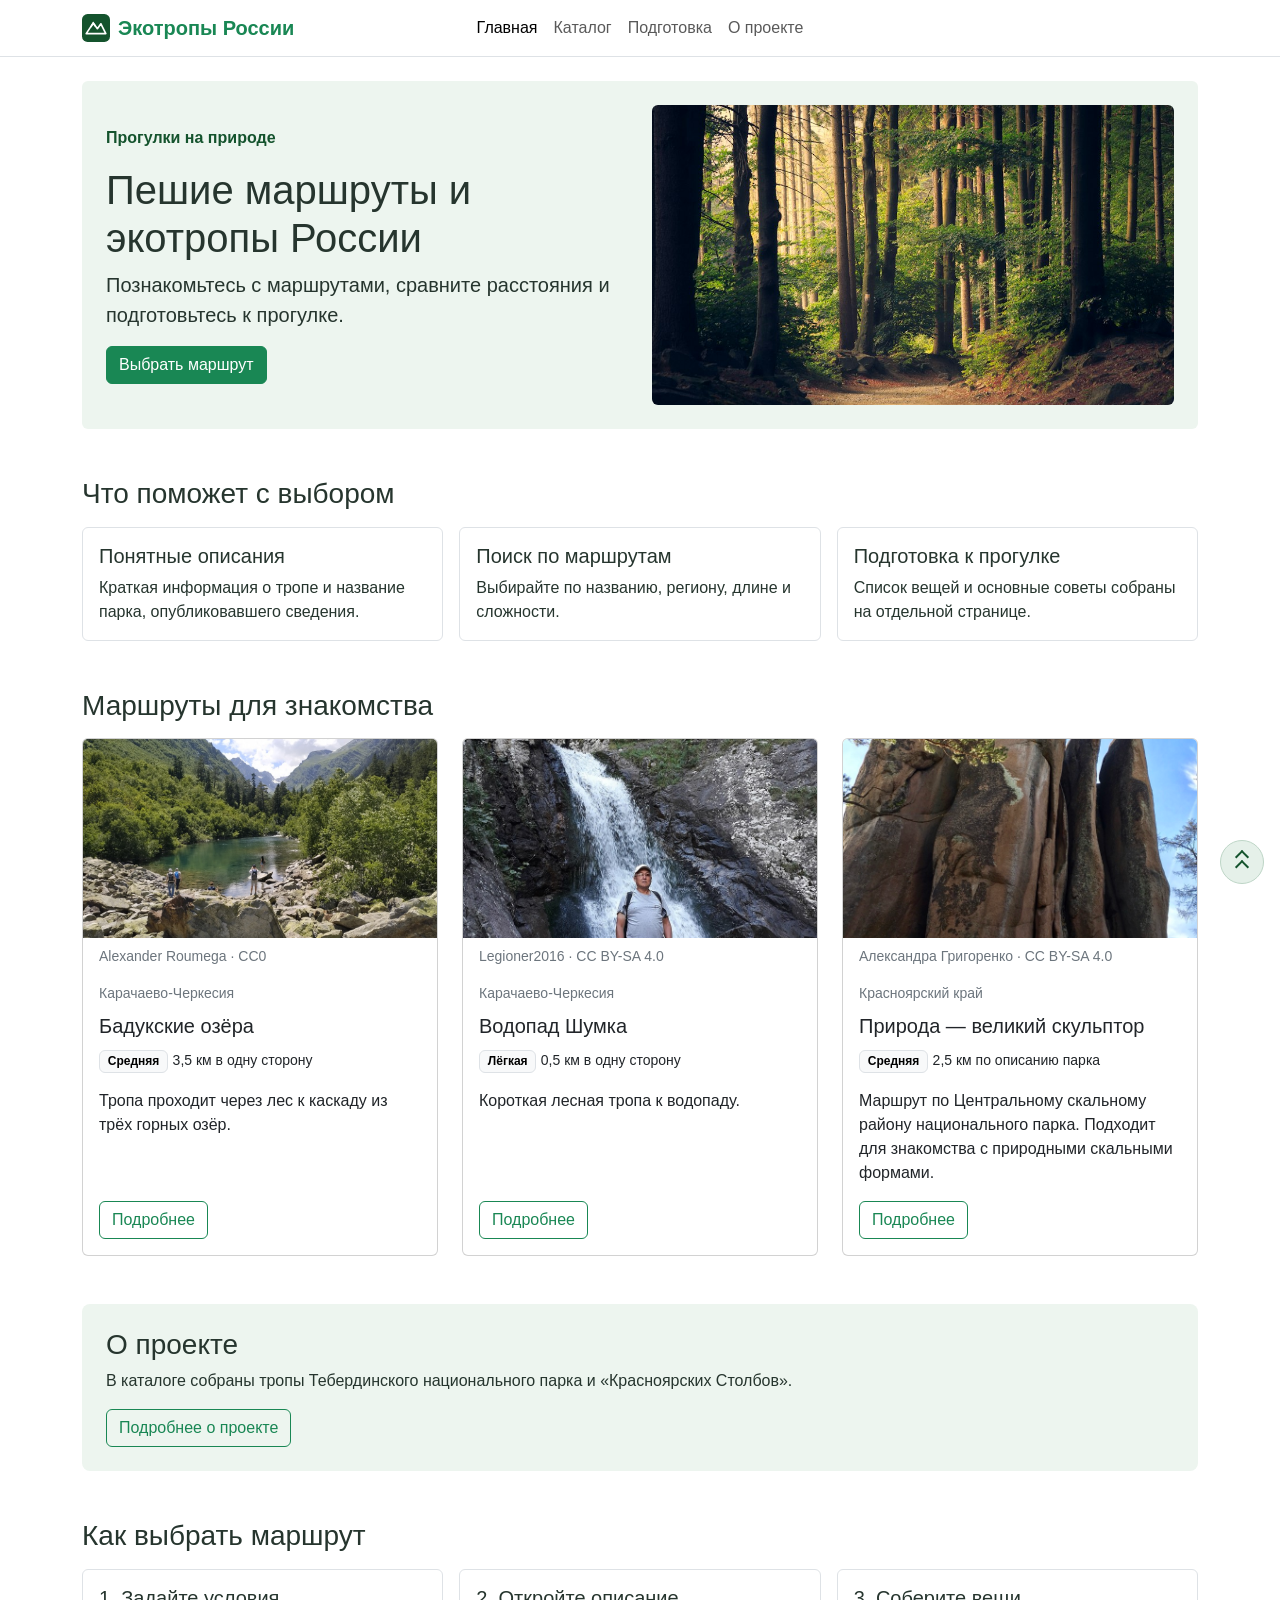
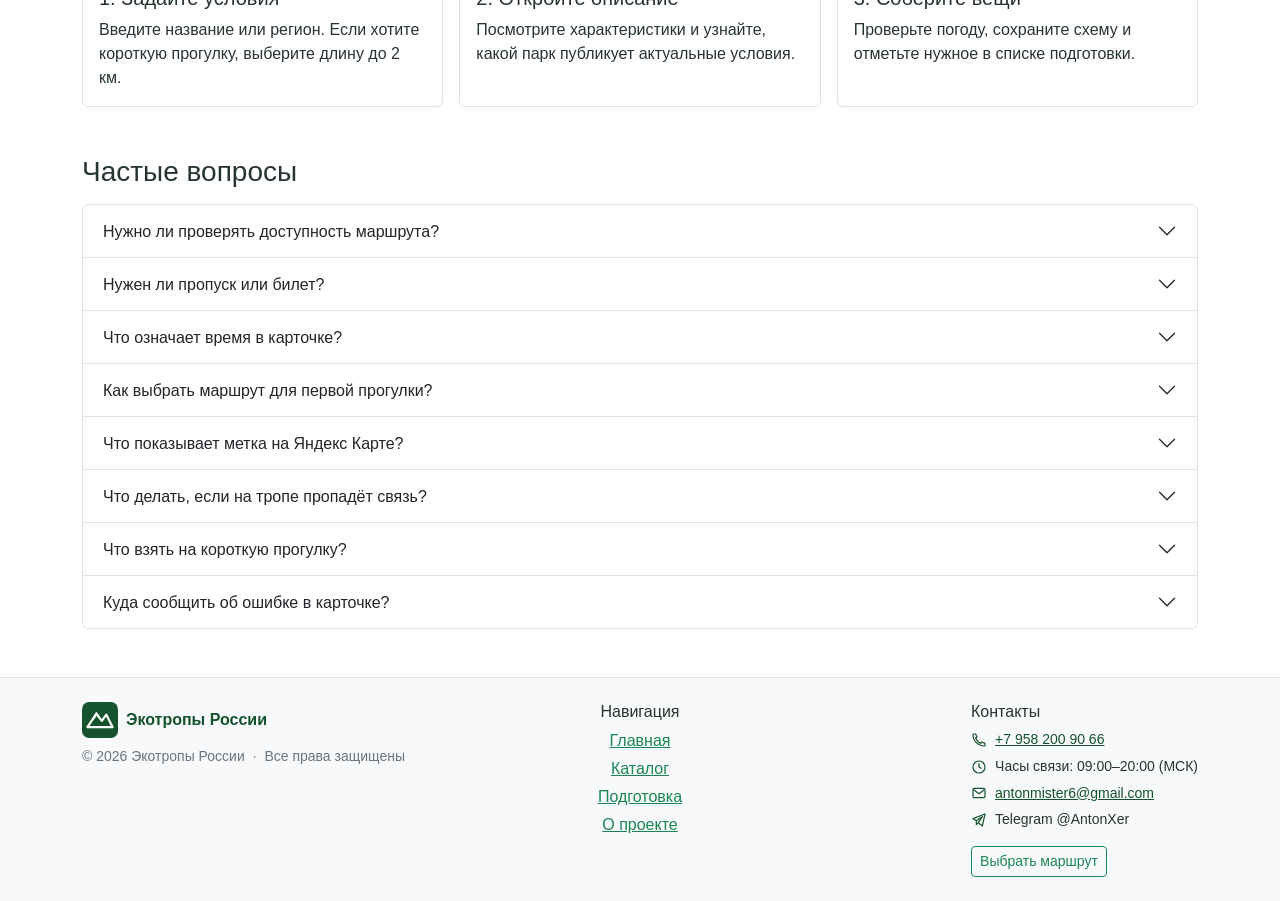
==== index.html @ 435f3aeb "Use a middle dot in footer copyright notice" ====
<!doctype html>
<html lang="ru">
<head>
  <meta charset="UTF-8">
  <meta name="viewport" content="width=device-width, initial-scale=1">
  <meta name="description" content="Каталог пеших маршрутов и экологических троп России: описание, расстояния и подготовка к прогулке.">
  <title>Главная — Экотропы России</title>
  <link rel="stylesheet" href="vendor/bootstrap/css/bootstrap.min.css">
  <link rel="stylesheet" href="css/custom.css?v=20261111h">
  <script src="vendor/bootstrap/js/bootstrap.bundle.min.js" defer></script>
  <script src="js/routes.js?v=20261111h" defer></script>
  <script src="js/main.js?v=20261111h" defer></script>
</head>
<body id="top">
  <a class="visually-hidden-focusable" href="#main">Перейти к содержимому</a>
  <header class="sticky-top bg-white border-bottom">
    <nav class="navbar navbar-expand-lg site-navbar" aria-label="Основная навигация">
      <div class="container">
        <a class="navbar-brand d-inline-flex align-items-center gap-2 fw-bold text-success" href="index.html"><img src="images/logo.svg" width="28" height="28" alt="">Экотропы России</a>
        <button class="navbar-toggler" type="button" data-bs-toggle="collapse" data-bs-target="#site-menu" aria-controls="site-menu" aria-expanded="false" aria-label="Открыть меню"><span class="navbar-toggler-icon"></span></button>
        <div class="collapse navbar-collapse" id="site-menu">
          <ul class="navbar-nav text-center">
            <li class="nav-item"><a class="nav-link active" aria-current="page" href="index.html">Главная</a></li>
            <li class="nav-item"><a class="nav-link" href="catalog.html">Каталог</a></li>
            <li class="nav-item"><a class="nav-link" href="preparation.html">Подготовка</a></li>
            <li class="nav-item"><a class="nav-link" href="about.html">О проекте</a></li>
          </ul>
        </div>
      </div>
    </nav>
  </header>
  <main class="container py-4" id="main">
    <section class="hero p-3 p-md-4 rounded mb-5">
      <div class="row g-4 align-items-center">
        <div class="col-12 col-lg-6"><p class="hero-kicker fw-bold">Прогулки на природе</p><h1>Пешие маршруты и экотропы России</h1><p class="lead">Познакомьтесь с маршрутами, сравните расстояния и подготовьтесь к прогулке.</p><a class="btn btn-success" href="catalog.html">Выбрать маршрут</a></div>
        <div class="col-12 col-lg-6"><img src="images/forest.jpg" class="img-fluid rounded hero-photo" width="900" height="599" alt="Солнечные лучи в зелёном лесу — иллюстрация прогулки на природе"></div>
      </div>
    </section>
    <section class="mb-5" aria-labelledby="advantages"><h2 class="h3 mb-3" id="advantages">Что поможет с выбором</h2><div class="row g-3">
      <div class="col-12 col-md-4"><div class="h-100 border rounded p-3"><h3 class="h5">Понятные описания</h3><p class="mb-0">Краткая информация о тропе и название парка, опубликовавшего сведения.</p></div></div>
      <div class="col-12 col-md-4"><div class="h-100 border rounded p-3"><h3 class="h5">Поиск по маршрутам</h3><p class="mb-0">Выбирайте по названию, региону, длине и сложности.</p></div></div>
      <div class="col-12 col-md-4"><div class="h-100 border rounded p-3"><h3 class="h5">Подготовка к прогулке</h3><p class="mb-0">Список вещей и основные советы собраны на отдельной странице.</p></div></div>
    </div></section>
    <section class="mb-5" aria-labelledby="popular"><h2 class="h3 mb-3" id="popular">Маршруты для знакомства</h2><div class="row g-4"><div class="col-12 col-md-6 col-lg-4 route-item" data-name="бадукские озёра карачаево-черкесия" data-difficulty="medium" data-distance="3.5">
        <article class="card h-100">
          <figure class="mb-0">
            <img class="card-img-top catalog-photo" src="images/baduk.jpg" width="1000" height="562" alt="Первое Бадукское озеро" loading="lazy">
            <figcaption class="small text-secondary px-3 pt-2">Alexander Roumega · CC0</figcaption>
          </figure>
          <div class="card-body d-flex flex-column">
            <p class="small text-secondary mb-2">Карачаево-Черкесия</p>
            <h2 class="card-title h5">Бадукские озёра</h2>
            <p><span class="badge text-bg-light border">Средняя</span> <span class="small">3,5 км в одну сторону</span></p>
            <p class="card-text">Тропа проходит через лес к каскаду из трёх горных озёр.</p>
            <a class="btn btn-outline-success mt-auto align-self-start" href="route.html?id=baduk">Подробнее<span class="visually-hidden">: Бадукские озёра</span></a>
          </div>
        </article>
      </div>
<div class="col-12 col-md-6 col-lg-4 route-item" data-name="водопад шумка карачаево-черкесия" data-difficulty="easy" data-distance="0.5">
        <article class="card h-100">
          <figure class="mb-0">
            <img class="card-img-top catalog-photo" src="images/shumka.jpg" width="750" height="1000" alt="Водопад Шумка" loading="lazy">
            <figcaption class="small text-secondary px-3 pt-2">Legioner2016 · CC BY-SA 4.0</figcaption>
          </figure>
          <div class="card-body d-flex flex-column">
            <p class="small text-secondary mb-2">Карачаево-Черкесия</p>
            <h2 class="card-title h5">Водопад Шумка</h2>
            <p><span class="badge text-bg-light border">Лёгкая</span> <span class="small">0,5 км в одну сторону</span></p>
            <p class="card-text">Короткая лесная тропа к водопаду.</p>
            <a class="btn btn-outline-success mt-auto align-self-start" href="route.html?id=shumka">Подробнее<span class="visually-hidden">: Водопад Шумка</span></a>
          </div>
        </article>
      </div>
<div class="col-12 col-md-6 col-lg-4 route-item" data-name="природа — великий скульптор красноярский край" data-difficulty="medium" data-distance="2.5">
        <article class="card h-100">
          <figure class="mb-0">
            <img class="card-img-top catalog-photo" src="images/feathers.jpg" width="750" height="1000" alt="Скала Перья на маршруте" loading="lazy">
            <figcaption class="small text-secondary px-3 pt-2">Александра Григоренко · CC BY-SA 4.0</figcaption>
          </figure>
          <div class="card-body d-flex flex-column">
            <p class="small text-secondary mb-2">Красноярский край</p>
            <h2 class="card-title h5">Природа — великий скульптор</h2>
            <p><span class="badge text-bg-light border">Средняя</span> <span class="small">2,5 км по описанию парка</span></p>
            <p class="card-text">Маршрут по Центральному скальному району национального парка. Подходит для знакомства с природными скальными формами.</p>
            <a class="btn btn-outline-success mt-auto align-self-start" href="route.html?id=sculptor">Подробнее<span class="visually-hidden">: Природа — великий скульптор</span></a>
          </div>
        </article>
      </div></div></section>
    <section class="hero rounded-3 p-3 p-md-4 mb-5" aria-labelledby="about-title">
      <h2 class="h3" id="about-title">О проекте</h2>
      <p>В каталоге собраны тропы Тебердинского национального парка и «Красноярских Столбов».</p>
      <a class="btn btn-outline-success" href="about.html">Подробнее о проекте</a>
    </section>
    <section class="mb-5" aria-labelledby="steps-title">
      <h2 class="h3 mb-3" id="steps-title">Как выбрать маршрут</h2>
      <div class="row g-3">
        <div class="col-12 col-md-4"><article class="border rounded p-3 h-100"><h3 class="h5">1. Задайте условия</h3><p class="mb-0">Введите название или регион. Если хотите короткую прогулку, выберите длину до 2 км.</p></article></div>
        <div class="col-12 col-md-4"><article class="border rounded p-3 h-100"><h3 class="h5">2. Откройте описание</h3><p class="mb-0">Посмотрите характеристики и узнайте, какой парк публикует актуальные условия.</p></article></div>
        <div class="col-12 col-md-4"><article class="border rounded p-3 h-100"><h3 class="h5">3. Соберите вещи</h3><p class="mb-0">Проверьте погоду, сохраните схему и отметьте нужное в списке подготовки.</p></article></div>
      </div>
    </section>
    <section class="mb-4" aria-labelledby="faq-title"><h2 class="h3 mb-3" id="faq-title">Частые вопросы</h2><div class="accordion" id="faq">
      <div class="accordion-item">
        <h3 class="accordion-header"><button class="accordion-button collapsed" type="button" data-bs-toggle="collapse" data-bs-target="#faq-one" aria-expanded="false" aria-controls="faq-one">Нужно ли проверять доступность маршрута?</button></h3>
        <div id="faq-one" class="accordion-collapse collapse" data-bs-parent="#faq"><div class="accordion-body">Перед выездом найдите свежие объявления парка о выбранной тропе. Проверьте, открыта ли она на дату поездки, где находится вход и в какое время можно пройти. После непогоды условия могут измениться.</div></div>
      </div>
      <div class="accordion-item">
        <h3 class="accordion-header"><button class="accordion-button collapsed" type="button" data-bs-toggle="collapse" data-bs-target="#faq-permit" aria-expanded="false" aria-controls="faq-permit">Нужен ли пропуск или билет?</button></h3>
        <div id="faq-permit" class="accordion-collapse collapse" data-bs-parent="#faq"><div class="accordion-body">Порядок зависит от парка и маршрута. На сайте парка проверьте, нужно ли оформлять пропуск заранее, как оплатить вход и что предъявить на контрольном пункте. Название парка есть в карточке.</div></div>
      </div>
      <div class="accordion-item">
        <h3 class="accordion-header"><button class="accordion-button collapsed" type="button" data-bs-toggle="collapse" data-bs-target="#faq-two" aria-expanded="false" aria-controls="faq-two">Что означает время в карточке?</button></h3>
        <div id="faq-two" class="accordion-collapse collapse" data-bs-parent="#faq"><div class="accordion-body">Время взято из описания парка. Для Бадукских озёр и водопада Шумка это длительность посещения. Для «Красноярских Столбов» указано время прохождения тропы.</div></div>
      </div>
      <div class="accordion-item">
        <h3 class="accordion-header"><button class="accordion-button collapsed" type="button" data-bs-toggle="collapse" data-bs-target="#faq-difficulty" aria-expanded="false" aria-controls="faq-difficulty">Как выбрать маршрут для первой прогулки?</button></h3>
        <div id="faq-difficulty" class="accordion-collapse collapse" data-bs-parent="#faq"><div class="accordion-body">Начните с короткой тропы и сравните описания: рельеф, подъёмы и состояние покрытия влияют на нагрузку.</div></div>
      </div>
      <div class="accordion-item">
        <h3 class="accordion-header"><button class="accordion-button collapsed" type="button" data-bs-toggle="collapse" data-bs-target="#faq-map" aria-expanded="false" aria-controls="faq-map">Что показывает метка на Яндекс Карте?</button></h3>
        <div id="faq-map" class="accordion-collapse collapse" data-bs-parent="#faq"><div class="accordion-body">Метка показывает точку начала по данным парка. Она помогает найти вход на тропу. Схему всего пути и подъезд к началу заранее уточните у парка.</div></div>
      </div>
      <div class="accordion-item">
        <h3 class="accordion-header"><button class="accordion-button collapsed" type="button" data-bs-toggle="collapse" data-bs-target="#faq-offline" aria-expanded="false" aria-controls="faq-offline">Что делать, если на тропе пропадёт связь?</button></h3>
        <div id="faq-offline" class="accordion-collapse collapse" data-bs-parent="#faq"><div class="accordion-body">Заранее сохраните схему и координаты начала, чтобы открыть их без интернета. Зарядите телефон и сообщите близким, куда идёте и когда планируете вернуться.</div></div>
      </div>
      <div class="accordion-item">
        <h3 class="accordion-header"><button class="accordion-button collapsed" type="button" data-bs-toggle="collapse" data-bs-target="#faq-packing" aria-expanded="false" aria-controls="faq-packing">Что взять на короткую прогулку?</button></h3>
        <div id="faq-packing" class="accordion-collapse collapse" data-bs-parent="#faq"><div class="accordion-body">Возьмите воду, удобную обувь, заряженный телефон и одежду по прогнозу. На странице <a class="link-success" href="preparation.html">«Подготовка»</a> можно отметить собранные вещи.</div></div>
      </div>
      <div class="accordion-item">
        <h3 class="accordion-header"><button class="accordion-button collapsed" type="button" data-bs-toggle="collapse" data-bs-target="#faq-three" aria-expanded="false" aria-controls="faq-three">Куда сообщить об ошибке в карточке?</button></h3>
        <div id="faq-three" class="accordion-collapse collapse" data-bs-parent="#faq"><div class="accordion-body">Напишите автору по контактам в подвале. Укажите название маршрута и уточните, что именно нужно исправить. По вопросам пропусков и доступа обращайтесь в парк.</div></div>
      </div>
    </div></section>
  </main>
  <footer class="bg-light border-top py-4" id="contacts">
    <div class="container">
      <div class="footer-layout">
        <div>
          <a class="footer-brand d-inline-flex align-items-center gap-2 fw-bold mb-2" href="index.html"><img src="images/logo.svg" width="36" height="36" alt="">Экотропы России</a>
          <p class="small text-secondary mb-0">© 2026 Экотропы России <span aria-hidden="true" class="mx-1">·</span> Все права защищены</p>
        </div>
        <div class="footer-navigation">
          <h2 class="h6">Навигация</h2>
          <nav aria-label="Навигация в подвале" class="d-flex flex-column align-items-center gap-1">
            <a href="index.html" class="link-success">Главная</a>
            <a href="catalog.html" class="link-success">Каталог</a>
            <a href="preparation.html" class="link-success">Подготовка</a>
            <a href="about.html" class="link-success">О проекте</a>
          </nav>
        </div>
        <div class="footer-contacts">
          <h2 class="h6">Контакты</h2>
          <address class="small mb-3">
            <a class="contact-item" href="tel:+79582009066"><svg class="contact-icon" aria-hidden="true" width="16" height="16"><use href="images/contact-icons.svg#phone"></use></svg>+7 958 200 90 66</a>
            <span class="contact-item"><svg class="contact-icon" aria-hidden="true" width="16" height="16"><use href="images/contact-icons.svg#clock"></use></svg>Часы связи: 09:00–20:00 (МСК)</span>
            <a class="contact-item" href="mailto:antonmister6@gmail.com"><svg class="contact-icon" aria-hidden="true" width="16" height="16"><use href="images/contact-icons.svg#mail"></use></svg>antonmister6@gmail.com</a>
            <span class="contact-item"><svg class="contact-icon" aria-hidden="true" width="16" height="16"><use href="images/contact-icons.svg#telegram"></use></svg>Telegram @AntonXer</span>
          </address>
          <a class="btn btn-outline-success btn-sm" href="catalog.html">Выбрать маршрут</a>
        </div>
      </div>
    </div>
  </footer>
  <a class="back-to-top btn" href="#top" aria-label="Наверх" title="Наверх"><span aria-hidden="true"></span></a>
</body>
</html>
---- css/custom.css ----
/* Небольшие дополнения к Bootstrap. Сетка и компоненты остаются библиотечными. */
body { font-family: Arial, sans-serif; color: #26352e; }
main { min-height: 70vh; }
html { scroll-padding-top: 5rem; }
.hero { background-color: #edf5ef; }
.prep-panel { background-color: #f5f9f6; }
.prep-list li::marker { color: #198754; }
.route-map { display: block; width: 100%; height: 360px; border: 0; }
.hero-kicker, .footer-brand, footer address a { color: #14532d; }
.footer-brand { text-decoration: none; }
.footer-brand:hover { text-decoration: underline; }
.footer-layout { display: grid; gap: 1.25rem; }
.footer-navigation { text-align: center; }
.contact-item { display: flex; align-items: center; gap: .5rem; margin-bottom: .35rem; }
.contact-icon { flex: 0 0 1rem; color: #14532d; }
@media (min-width: 768px) {
  .footer-layout {
    grid-template-columns: minmax(0, 1fr) auto minmax(0, 1fr);
    column-gap: 1.5rem;
  }
  .footer-contacts { justify-self: end; }
}
@media (min-width: 992px) {
  .site-navbar > .container {
    display: grid;
    grid-template-columns: minmax(0, 1fr) auto minmax(0, 1fr);
  }
  .site-navbar .navbar-brand { justify-self: start; }
}
.back-to-top {
  position: fixed;
  right: 1rem;
  bottom: 1rem;
  z-index: 1025;
  display: grid;
  place-items: center;
  width: 44px;
  height: 44px;
  border-radius: 50%;
  --bs-btn-color: #14532d;
  --bs-btn-bg: #e5f0e9;
  --bs-btn-border-color: #bdd5c6;
  --bs-btn-hover-color: #14532d;
  --bs-btn-hover-bg: #d3e7da;
  --bs-btn-hover-border-color: #8eb6a0;
  --bs-btn-active-color: #14532d;
  --bs-btn-active-bg: #c7dfd0;
  --bs-btn-active-border-color: #8eb6a0;
  --bs-btn-focus-shadow-rgb: 25, 135, 84;
}
.back-to-top span::before,
.back-to-top span::after {
  content: "";
  display: block;
  width: 10px;
  height: 10px;
  border-top: 2px solid currentColor;
  border-left: 2px solid currentColor;
  transform: rotate(45deg);
}
.hero-photo { width: 100%; max-height: 300px; object-fit: cover; }
.prep-photo { display: block; width: 100%; height: clamp(230px, 45vw, 380px); object-fit: cover; object-position: center 72%; }
.catalog-photo { width: 100%; height: auto; aspect-ratio: 16 / 9; object-fit: cover; }
.route-gallery img { width: auto; max-height: 360px; }
.route-gallery--pair {
  display: grid;
  grid-template-columns: repeat(2, minmax(0, 1fr));
  gap: .75rem;
}
.route-gallery--pair img { width: 100%; aspect-ratio: 3 / 4; object-fit: cover; }
.card-title { line-height: 1.4; }
.card:hover { border-color: #198754; }
.table th { width: 38%; }
[hidden] { display: none !important; }
@media (max-width: 575px) {
  h1 { font-size: 1.9rem; }
  .navbar-brand { font-size: 1.1rem; }
}
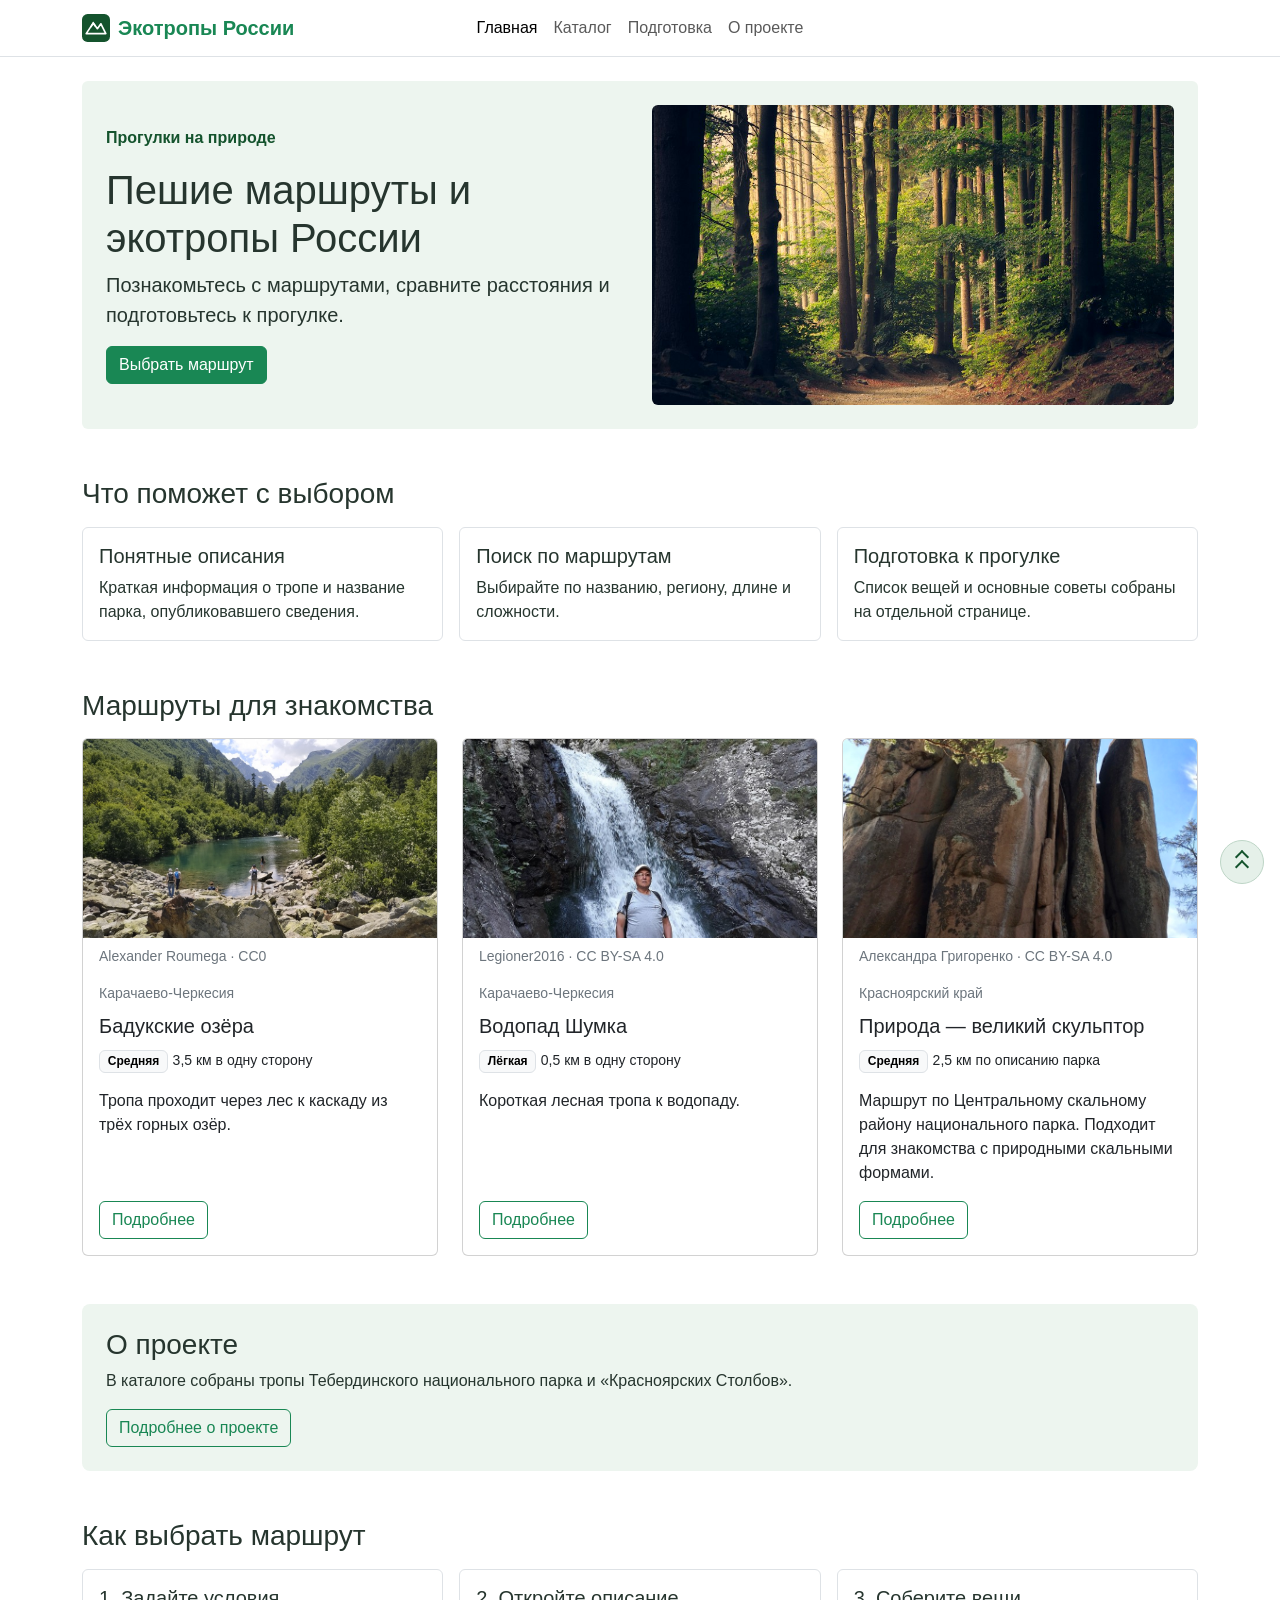
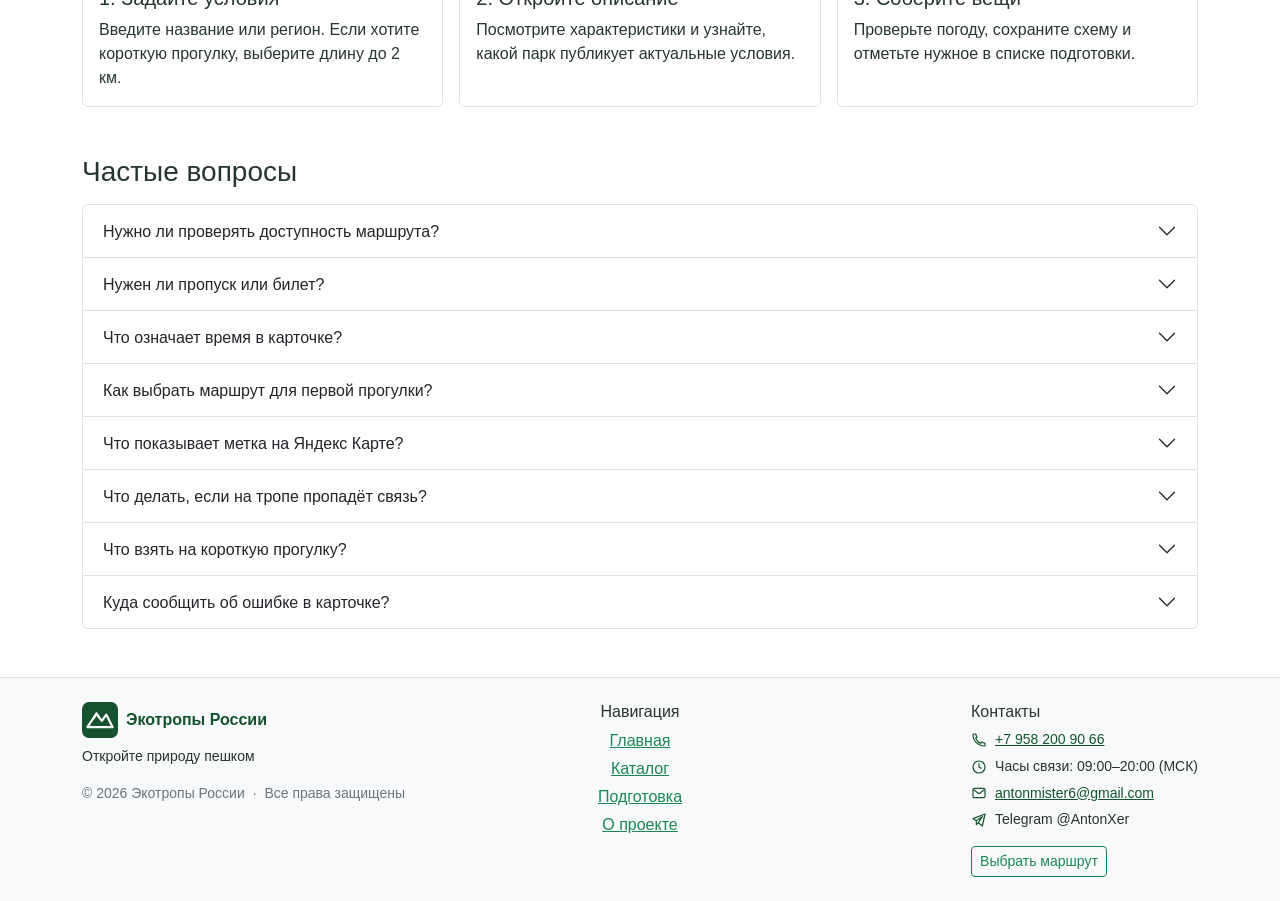
==== commit c5dec473: "Expand trail preparation and project information" ====
--- a/index.html
+++ b/index.html
@@ -139,6 +139,7 @@
       <div class="footer-layout">
         <div>
           <a class="footer-brand d-inline-flex align-items-center gap-2 fw-bold mb-2" href="index.html"><img src="images/logo.svg" width="36" height="36" alt="">Экотропы России</a>
+          <p class="small mb-3">Откройте природу пешком</p>
           <p class="small text-secondary mb-0">© 2026 Экотропы России <span aria-hidden="true" class="mx-1">·</span> Все права защищены</p>
         </div>
         <div class="footer-navigation">
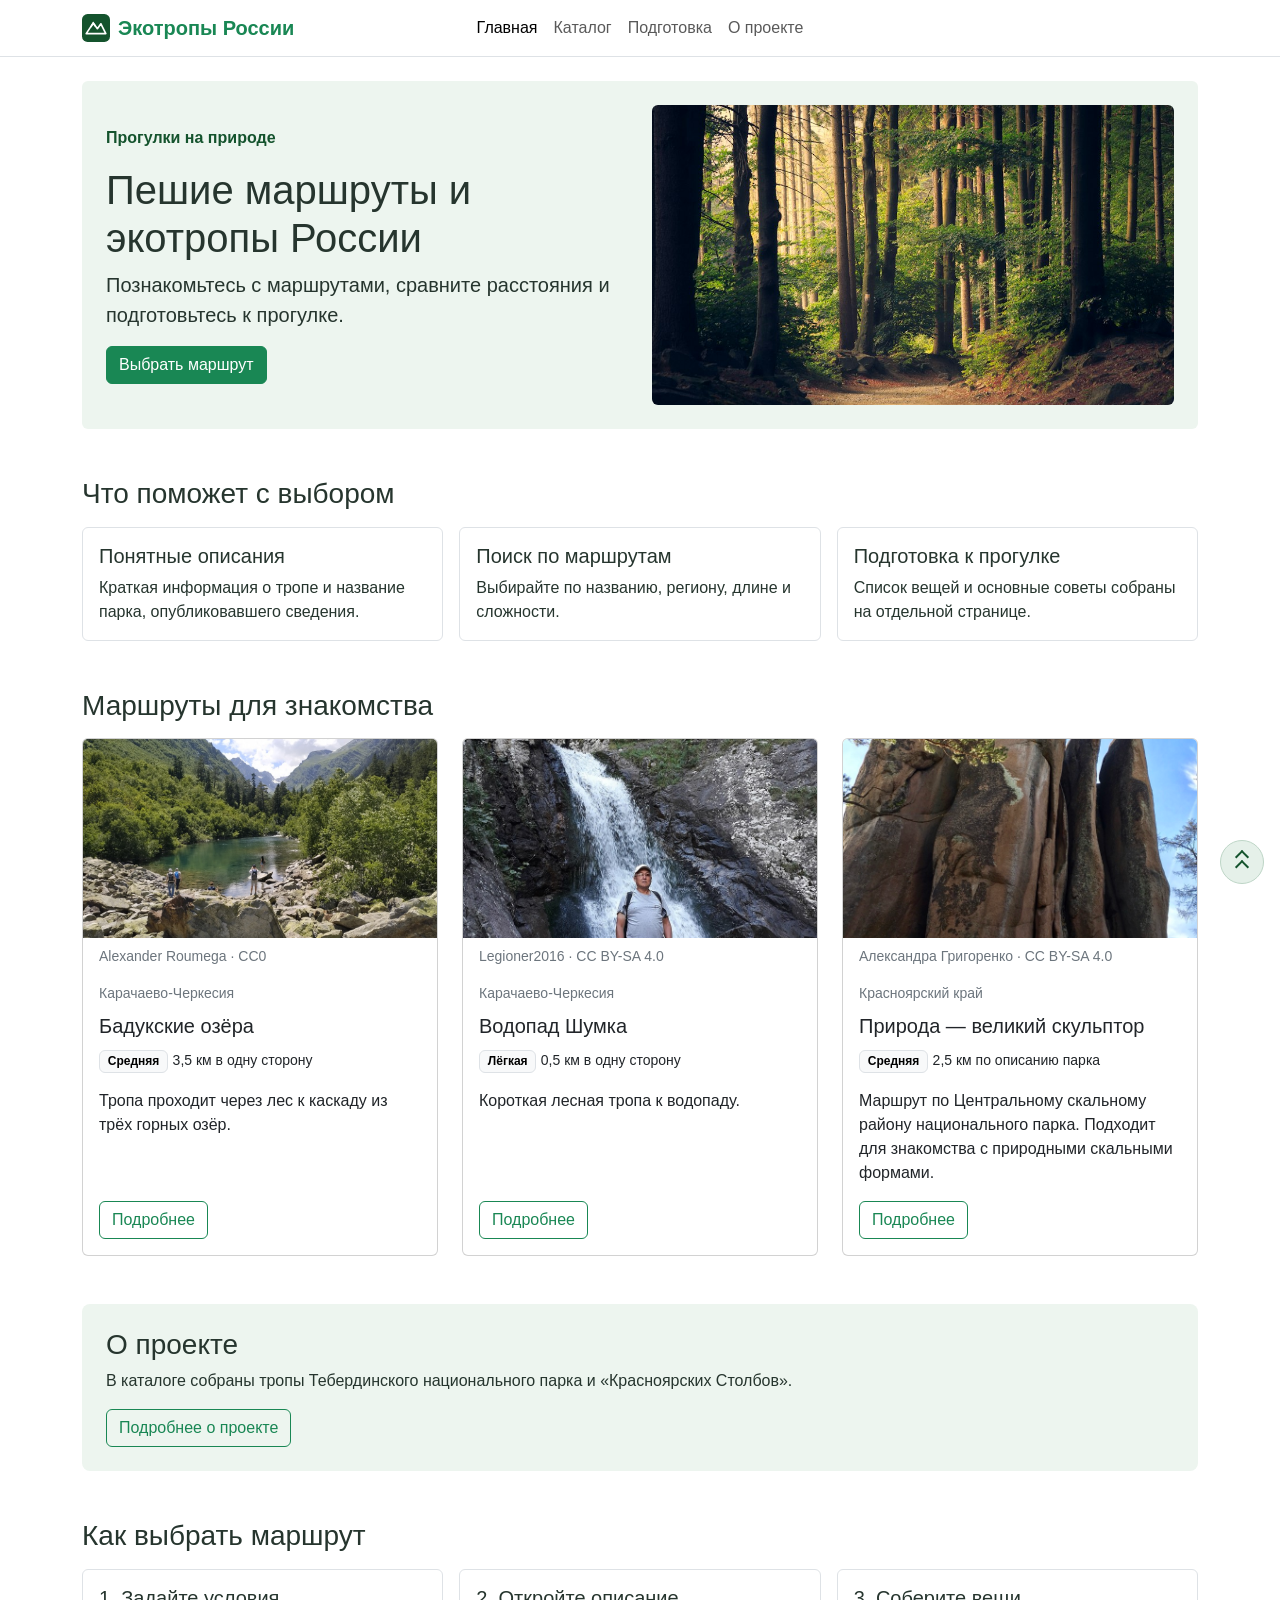
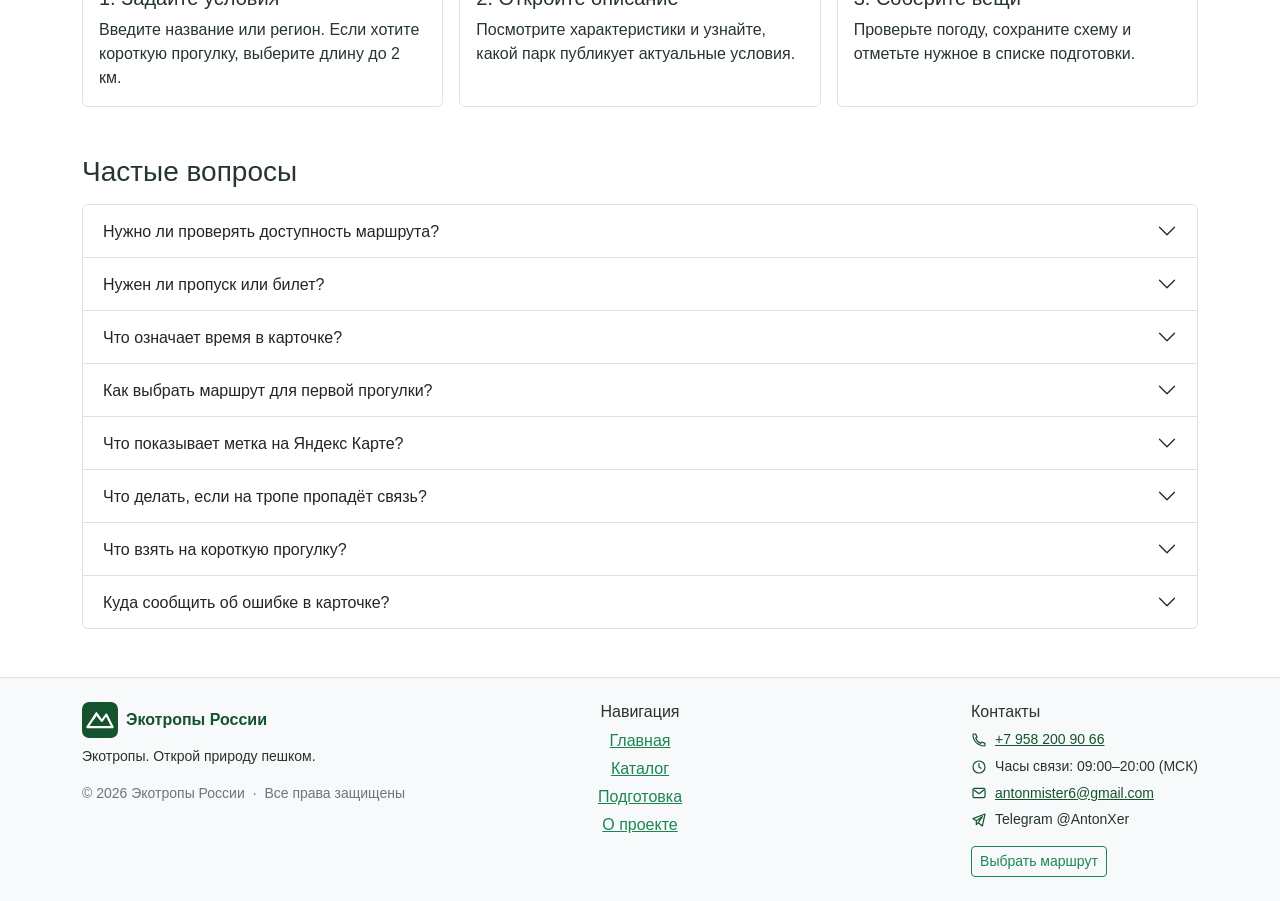
==== commit 3728f219: "Update footer slogan" ====
--- a/index.html
+++ b/index.html
@@ -139,7 +139,7 @@
       <div class="footer-layout">
         <div>
           <a class="footer-brand d-inline-flex align-items-center gap-2 fw-bold mb-2" href="index.html"><img src="images/logo.svg" width="36" height="36" alt="">Экотропы России</a>
-          <p class="small mb-3">Откройте природу пешком</p>
+          <p class="small mb-3">Экотропы. Открой природу пешком.</p>
           <p class="small text-secondary mb-0">© 2026 Экотропы России <span aria-hidden="true" class="mx-1">·</span> Все права защищены</p>
         </div>
         <div class="footer-navigation">
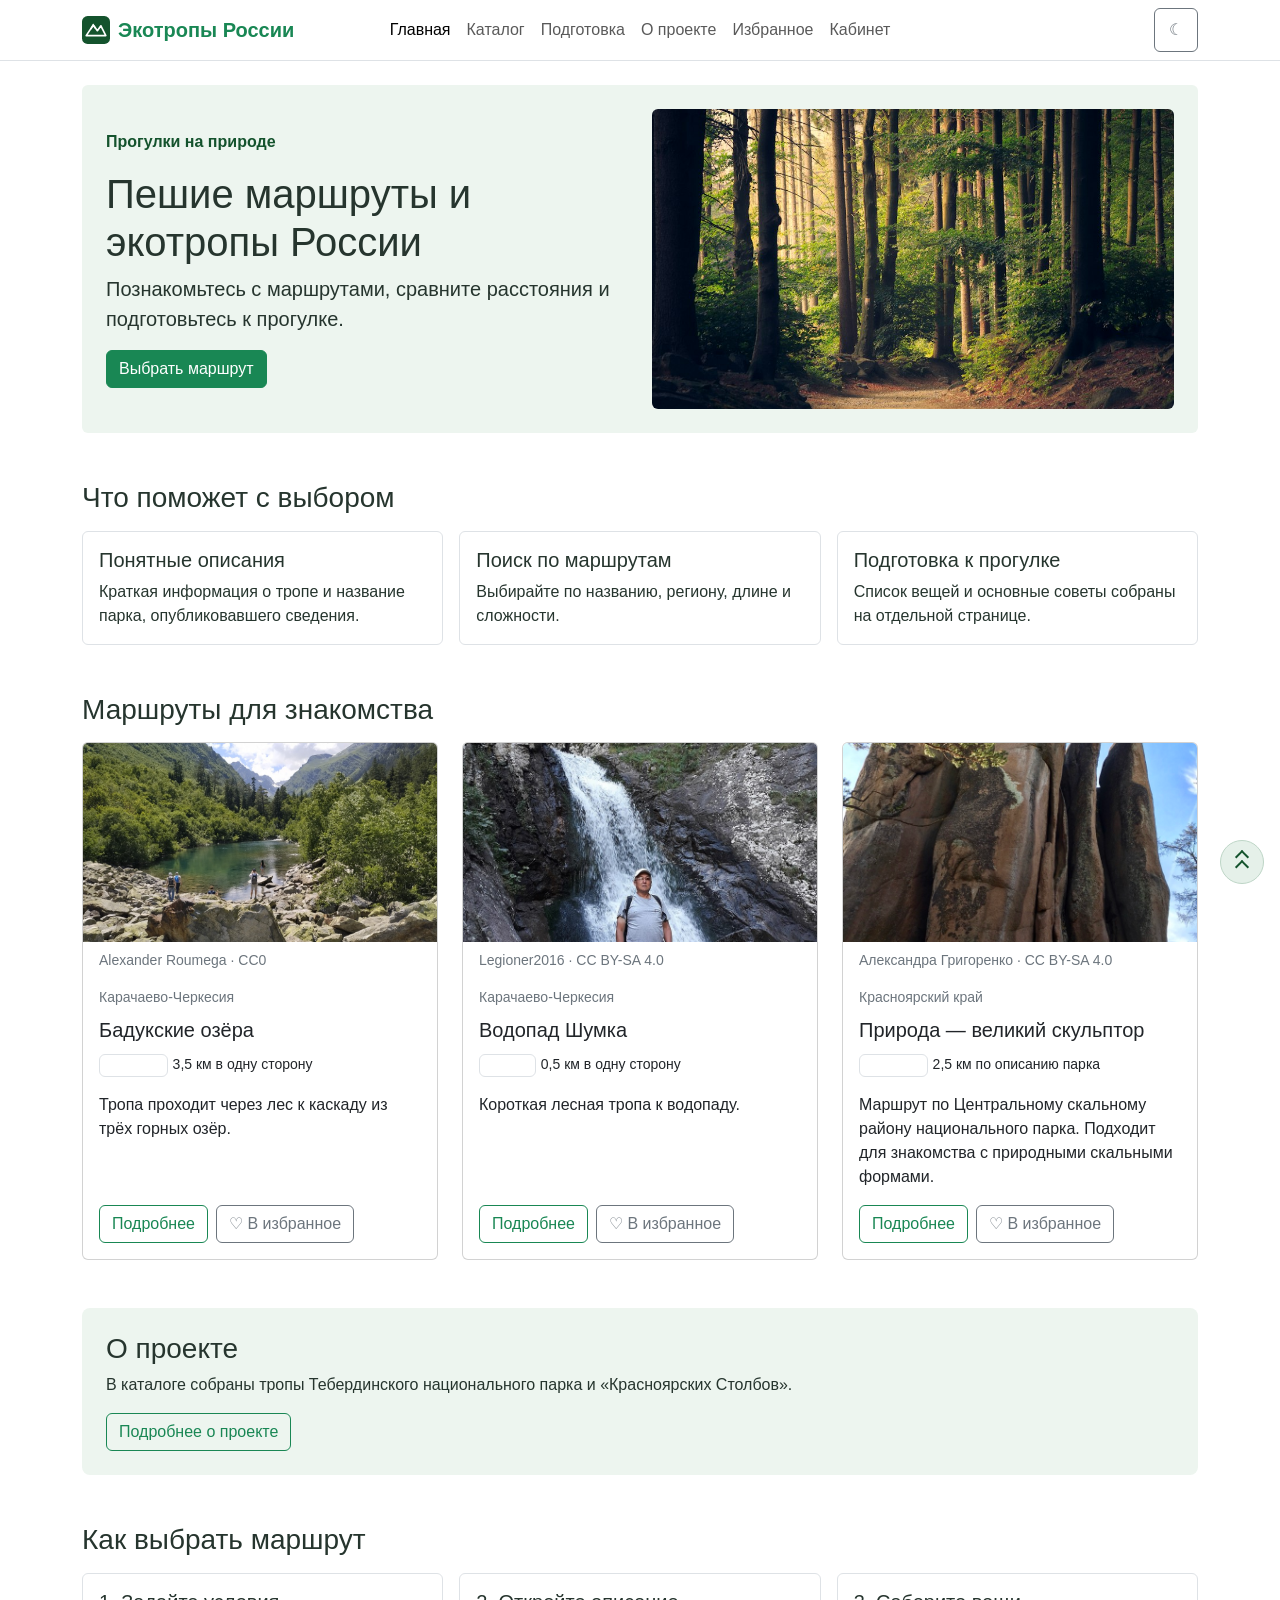
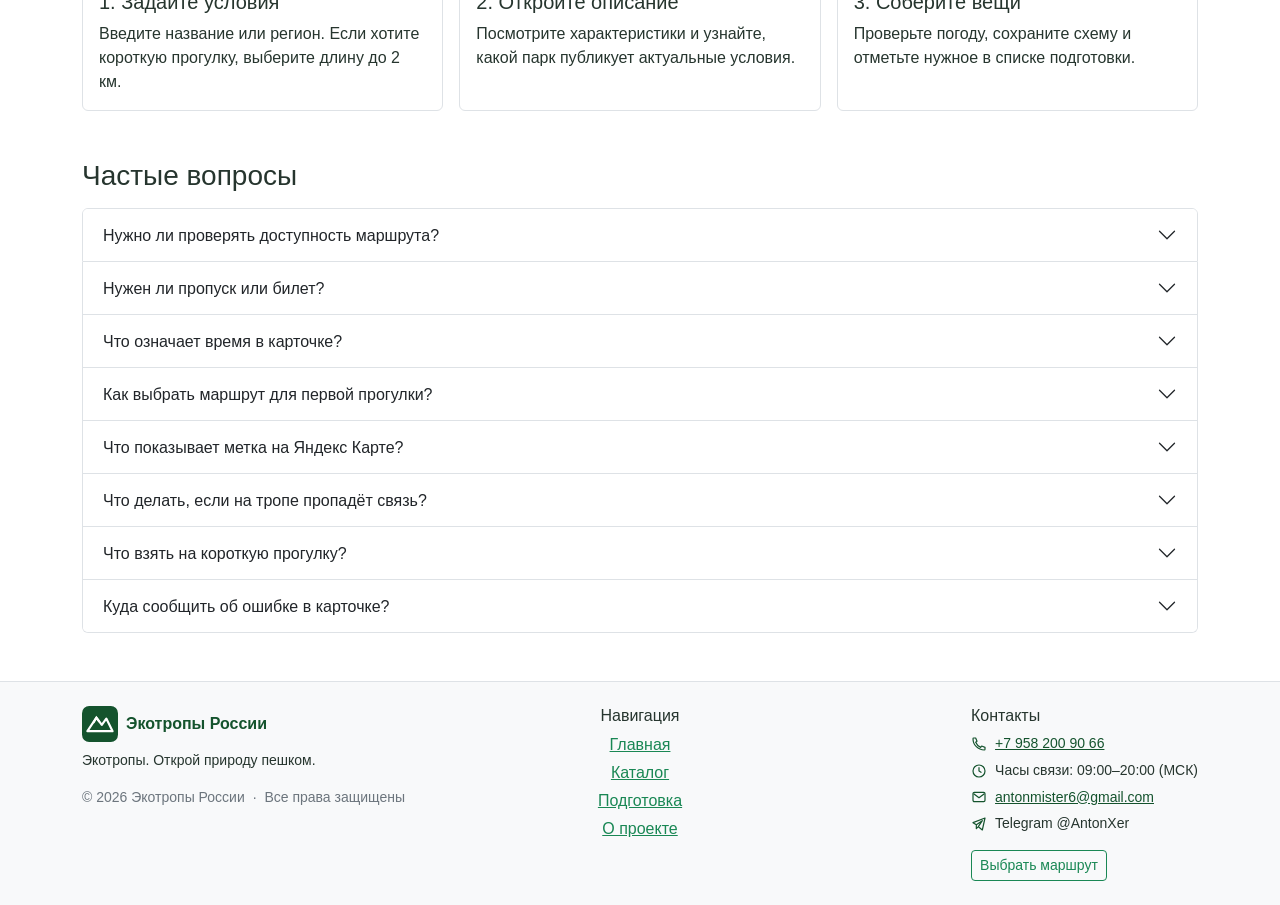
==== commit 4e22c484: "Add theme and local trail profiles for assessment 3" ====
--- a/index.html
+++ b/index.html
@@ -5,15 +5,17 @@
   <meta name="viewport" content="width=device-width, initial-scale=1">
   <meta name="description" content="Каталог пеших маршрутов и экологических троп России: описание, расстояния и подготовка к прогулке.">
   <title>Главная — Экотропы России</title>
+  <script src="js/theme.js?v=20261113"></script>
   <link rel="stylesheet" href="vendor/bootstrap/css/bootstrap.min.css">
-  <link rel="stylesheet" href="css/custom.css?v=20261111h">
+  <link rel="stylesheet" href="css/custom.css?v=20261113">
   <script src="vendor/bootstrap/js/bootstrap.bundle.min.js" defer></script>
   <script src="js/routes.js?v=20261111h" defer></script>
-  <script src="js/main.js?v=20261111h" defer></script>
+  <script src="js/main.js?v=20261113" defer></script>
+  <script src="js/profile.js?v=20261113" defer></script>
 </head>
 <body id="top">
   <a class="visually-hidden-focusable" href="#main">Перейти к содержимому</a>
-  <header class="sticky-top bg-white border-bottom">
+  <header class="sticky-top bg-body border-bottom">
     <nav class="navbar navbar-expand-lg site-navbar" aria-label="Основная навигация">
       <div class="container">
         <a class="navbar-brand d-inline-flex align-items-center gap-2 fw-bold text-success" href="index.html"><img src="images/logo.svg" width="28" height="28" alt="">Экотропы России</a>
@@ -24,8 +26,11 @@
             <li class="nav-item"><a class="nav-link" href="catalog.html">Каталог</a></li>
             <li class="nav-item"><a class="nav-link" href="preparation.html">Подготовка</a></li>
             <li class="nav-item"><a class="nav-link" href="about.html">О проекте</a></li>
+            <li class="nav-item"><a class="nav-link" href="favorites.html">Избранное</a></li>
+            <li class="nav-item"><a class="nav-link" href="account.html">Кабинет</a></li>
           </ul>
         </div>
+        <button class="btn btn-outline-secondary theme-toggle" id="theme-toggle" type="button" aria-label="Тёмная тема" disabled><span aria-hidden="true">☾</span></button>
       </div>
     </nav>
   </header>
@@ -50,9 +55,12 @@
           <div class="card-body d-flex flex-column">
             <p class="small text-secondary mb-2">Карачаево-Черкесия</p>
             <h2 class="card-title h5">Бадукские озёра</h2>
-            <p><span class="badge text-bg-light border">Средняя</span> <span class="small">3,5 км в одну сторону</span></p>
+            <p><span class="badge text-bg-body-tertiary border">Средняя</span> <span class="small">3,5 км в одну сторону</span></p>
             <p class="card-text">Тропа проходит через лес к каскаду из трёх горных озёр.</p>
-            <a class="btn btn-outline-success mt-auto align-self-start" href="route.html?id=baduk">Подробнее<span class="visually-hidden">: Бадукские озёра</span></a>
+            <div class="d-flex flex-wrap gap-2 mt-auto">
+              <a class="btn btn-outline-success mt-auto align-self-start" href="route.html?id=baduk">Подробнее<span class="visually-hidden">: Бадукские озёра</span></a>
+              <button class="btn btn-outline-secondary" type="button" data-favorite="baduk" disabled>♡ В избранное</button>
+            </div>
           </div>
         </article>
       </div>
@@ -65,9 +73,12 @@
           <div class="card-body d-flex flex-column">
             <p class="small text-secondary mb-2">Карачаево-Черкесия</p>
             <h2 class="card-title h5">Водопад Шумка</h2>
-            <p><span class="badge text-bg-light border">Лёгкая</span> <span class="small">0,5 км в одну сторону</span></p>
+            <p><span class="badge text-bg-body-tertiary border">Лёгкая</span> <span class="small">0,5 км в одну сторону</span></p>
             <p class="card-text">Короткая лесная тропа к водопаду.</p>
-            <a class="btn btn-outline-success mt-auto align-self-start" href="route.html?id=shumka">Подробнее<span class="visually-hidden">: Водопад Шумка</span></a>
+            <div class="d-flex flex-wrap gap-2 mt-auto">
+              <a class="btn btn-outline-success mt-auto align-self-start" href="route.html?id=shumka">Подробнее<span class="visually-hidden">: Водопад Шумка</span></a>
+              <button class="btn btn-outline-secondary" type="button" data-favorite="shumka" disabled>♡ В избранное</button>
+            </div>
           </div>
         </article>
       </div>
@@ -80,9 +91,12 @@
           <div class="card-body d-flex flex-column">
             <p class="small text-secondary mb-2">Красноярский край</p>
             <h2 class="card-title h5">Природа — великий скульптор</h2>
-            <p><span class="badge text-bg-light border">Средняя</span> <span class="small">2,5 км по описанию парка</span></p>
+            <p><span class="badge text-bg-body-tertiary border">Средняя</span> <span class="small">2,5 км по описанию парка</span></p>
             <p class="card-text">Маршрут по Центральному скальному району национального парка. Подходит для знакомства с природными скальными формами.</p>
-            <a class="btn btn-outline-success mt-auto align-self-start" href="route.html?id=sculptor">Подробнее<span class="visually-hidden">: Природа — великий скульптор</span></a>
+            <div class="d-flex flex-wrap gap-2 mt-auto">
+              <a class="btn btn-outline-success mt-auto align-self-start" href="route.html?id=sculptor">Подробнее<span class="visually-hidden">: Природа — великий скульптор</span></a>
+              <button class="btn btn-outline-secondary" type="button" data-favorite="sculptor" disabled>♡ В избранное</button>
+            </div>
           </div>
         </article>
       </div></div></section>
@@ -134,7 +148,7 @@
       </div>
     </div></section>
   </main>
-  <footer class="bg-light border-top py-4" id="contacts">
+  <footer class="bg-body-tertiary border-top py-4" id="contacts">
     <div class="container">
       <div class="footer-layout">
         <div>
--- a/css/custom.css
+++ b/css/custom.css
@@ -1,18 +1,58 @@
 /* Небольшие дополнения к Bootstrap. Сетка и компоненты остаются библиотечными. */
-body { font-family: Arial, sans-serif; color: #26352e; }
+:root {
+  --site-text: #26352e;
+  --site-green: #14532d;
+  --site-hero: #edf5ef;
+  --site-panel: #f5f9f6;
+}
+[data-bs-theme="dark"] {
+  --site-text: #e1eae4;
+  --site-green: #9bd6ad;
+  --site-hero: #233b2d;
+  --site-panel: #26342c;
+}
+body { font-family: Arial, sans-serif; color: var(--site-text); }
 main { min-height: 70vh; }
 html { scroll-padding-top: 5rem; }
-.hero { background-color: #edf5ef; }
-.prep-panel { background-color: #f5f9f6; }
+.hero { background-color: var(--site-hero); }
+.prep-panel { background-color: var(--site-panel); }
 .prep-list li::marker { color: #198754; }
 .route-map { display: block; width: 100%; height: 360px; border: 0; }
-.hero-kicker, .footer-brand, footer address a { color: #14532d; }
+.hero-kicker, .footer-brand, footer address a { color: var(--site-green); }
 .footer-brand { text-decoration: none; }
 .footer-brand:hover { text-decoration: underline; }
 .footer-layout { display: grid; gap: 1.25rem; }
 .footer-navigation { text-align: center; }
 .contact-item { display: flex; align-items: center; gap: .5rem; margin-bottom: .35rem; }
-.contact-icon { flex: 0 0 1rem; color: #14532d; }
+.contact-icon { flex: 0 0 1rem; color: var(--site-green); }
+[data-bs-theme="dark"] .link-success,
+[data-bs-theme="dark"] .navbar-brand { color: var(--site-green) !important; }
+[data-bs-theme="dark"] .btn-outline-success {
+  --bs-btn-color: var(--site-green);
+  --bs-btn-border-color: var(--site-green);
+}
+.profile-form { max-width: 36rem; }
+.personal-description { overflow-wrap: anywhere; white-space: pre-wrap; }
+.theme-toggle { min-width: 44px; min-height: 44px; }
+.theme-toggle span { display: inline-block; }
+@media (prefers-reduced-motion: no-preference) {
+  .theme-transition :is(body, header, footer, .hero, .prep-panel, .card) {
+    transition: background-color .25s ease, color .25s ease, border-color .25s ease;
+  }
+  .theme-toggle span { transition: transform .25s ease; }
+  [data-bs-theme="dark"] .theme-toggle span { transform: rotate(40deg); }
+}
+@media (max-width: 991px) {
+  .site-navbar > .container {
+    display: grid;
+    grid-template-columns: minmax(0, 1fr) auto auto;
+    gap: .4rem;
+  }
+  .site-navbar .navbar-brand { margin-right: 0; }
+  .site-navbar .navbar-toggler { grid-column: 3; grid-row: 1; }
+  .site-navbar .theme-toggle { grid-column: 2; grid-row: 1; }
+  .site-navbar .navbar-collapse { grid-column: 1 / -1; }
+}
 @media (min-width: 768px) {
   .footer-layout {
     grid-template-columns: minmax(0, 1fr) auto minmax(0, 1fr);
@@ -26,6 +66,7 @@
     grid-template-columns: minmax(0, 1fr) auto minmax(0, 1fr);
   }
   .site-navbar .navbar-brand { justify-self: start; }
+  .site-navbar .theme-toggle { justify-self: end; }
 }
 .back-to-top {
   position: fixed;
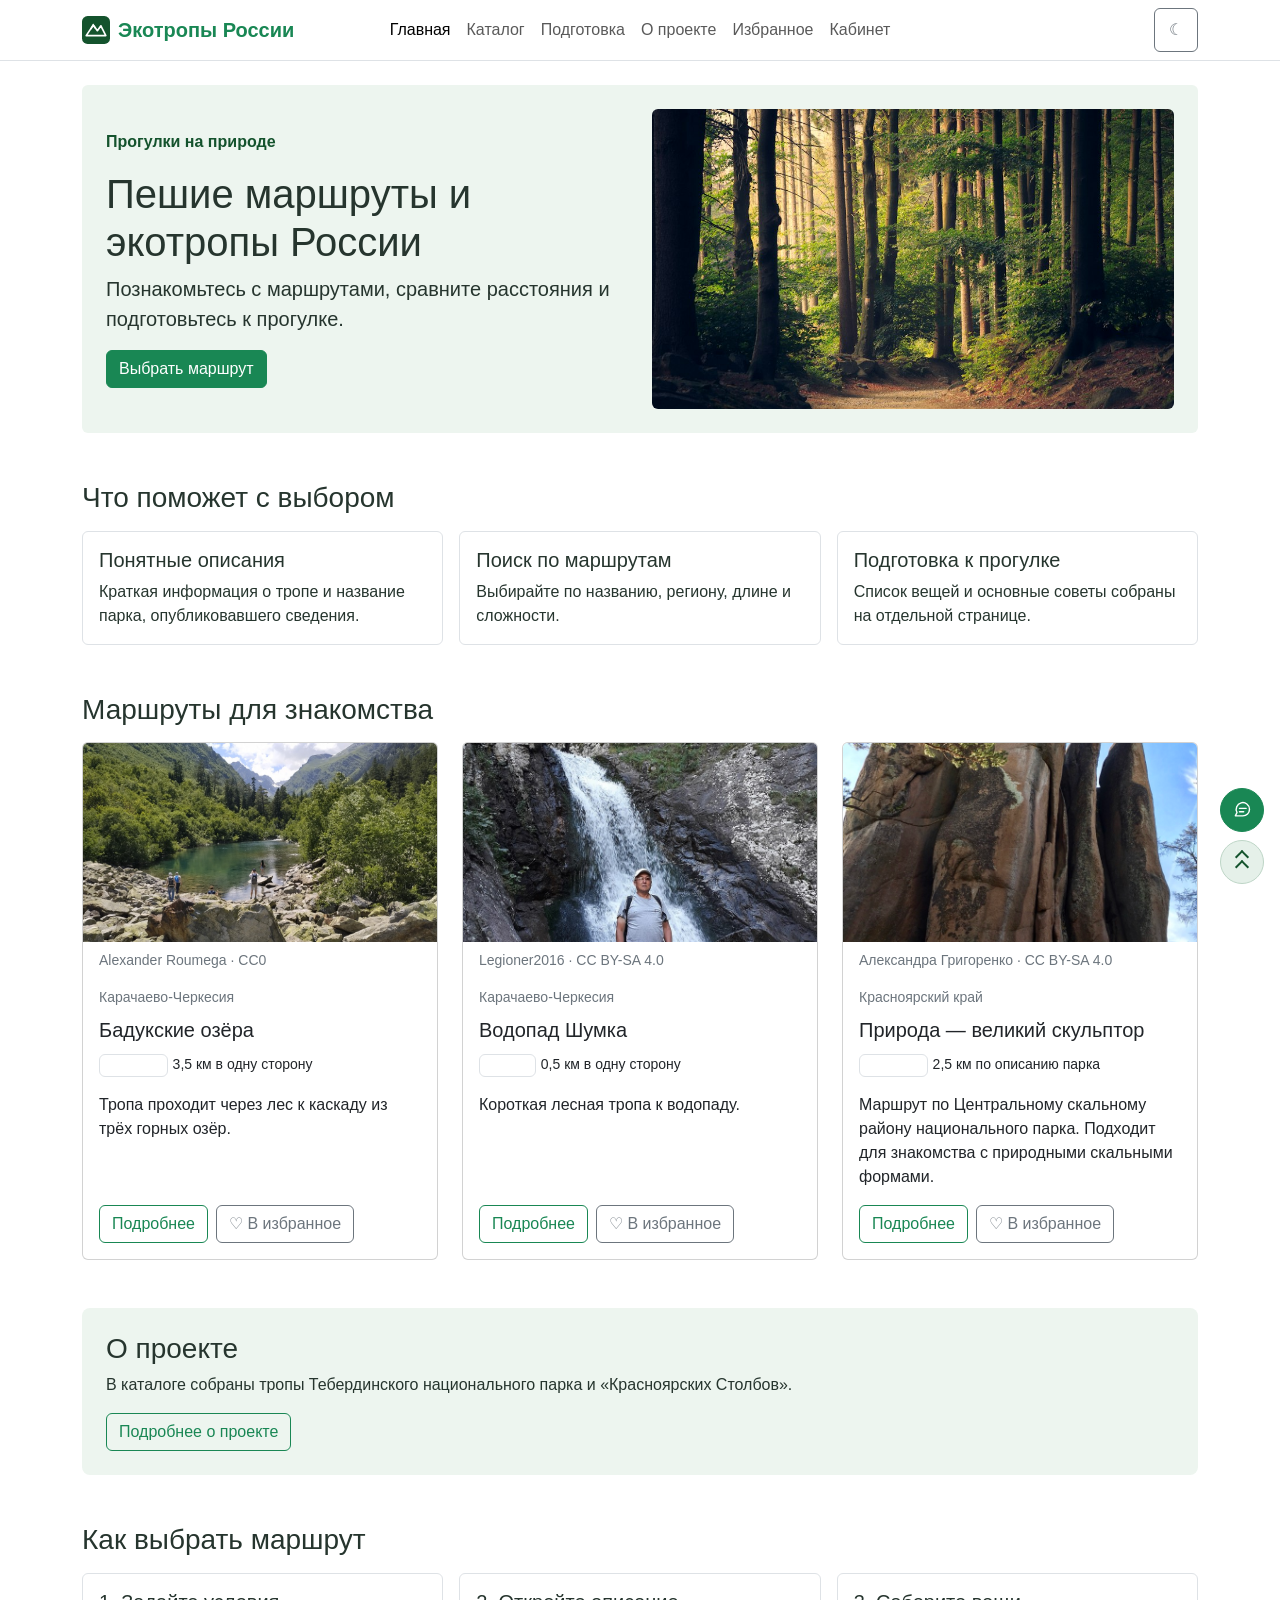
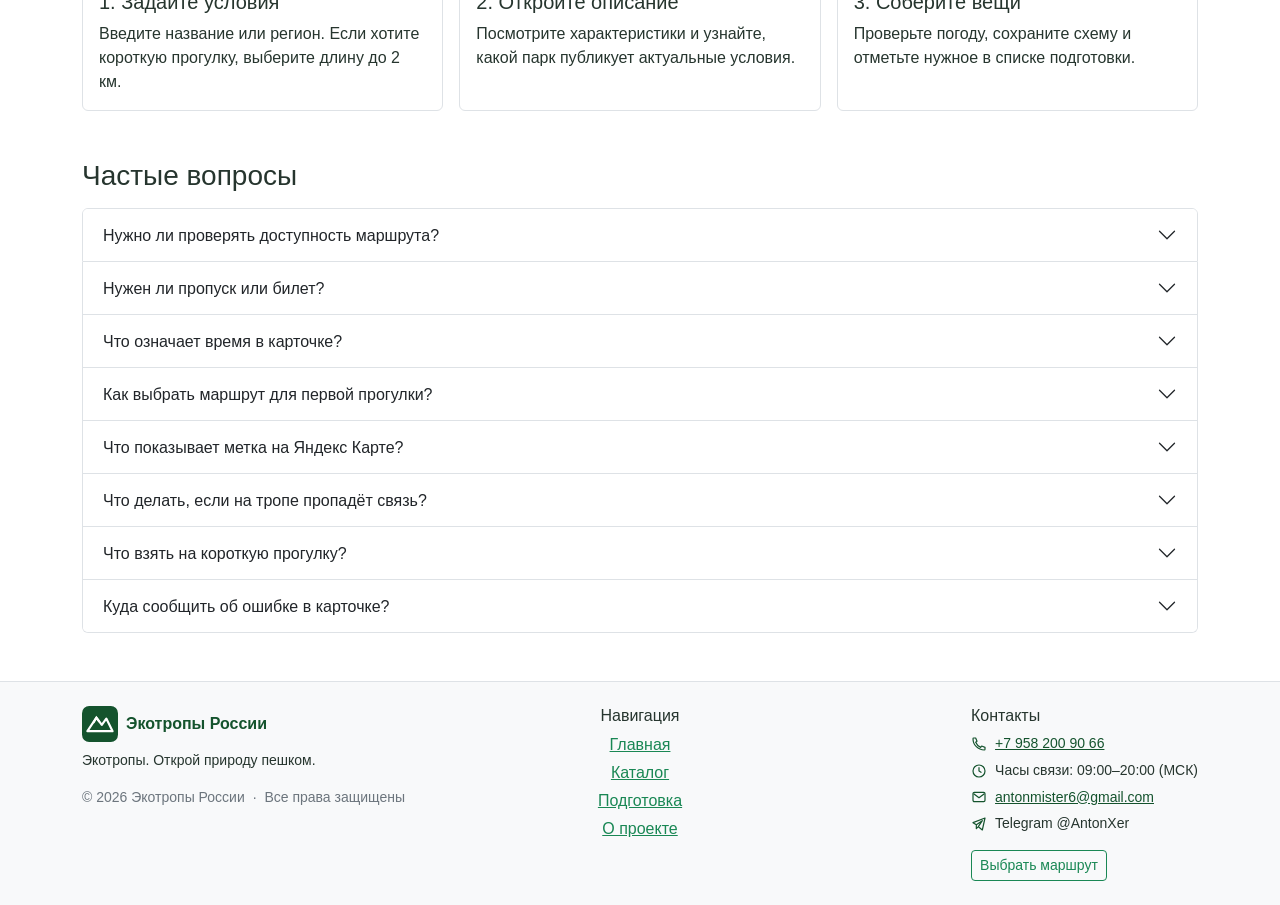
==== commit 1c029f12: "Add rule-based trail help widget" ====
--- a/index.html
+++ b/index.html
@@ -7,11 +7,12 @@
   <title>Главная — Экотропы России</title>
   <script src="js/theme.js?v=20261113"></script>
   <link rel="stylesheet" href="vendor/bootstrap/css/bootstrap.min.css">
-  <link rel="stylesheet" href="css/custom.css?v=20261113">
+  <link rel="stylesheet" href="css/custom.css?v=20261114">
   <script src="vendor/bootstrap/js/bootstrap.bundle.min.js" defer></script>
   <script src="js/routes.js?v=20261111h" defer></script>
   <script src="js/main.js?v=20261113" defer></script>
   <script src="js/profile.js?v=20261113" defer></script>
+  <script src="js/help.js?v=20261114" defer></script>
 </head>
 <body id="top">
   <a class="visually-hidden-focusable" href="#main">Перейти к содержимому</a>
--- a/css/custom.css
+++ b/css/custom.css
@@ -117,3 +117,52 @@
   h1 { font-size: 1.9rem; }
   .navbar-brand { font-size: 1.1rem; }
 }
+
+.help-open {
+  position: fixed;
+  right: 1rem;
+  bottom: 4.25rem;
+  z-index: 1025;
+  width: 44px;
+  height: 44px;
+  display: grid;
+  place-items: center;
+  padding: 0;
+}
+
+.help-dialog {
+  position: fixed;
+  inset: auto 1rem 1rem auto;
+  margin: 0;
+  padding: 0;
+  width: min(26rem, calc(100vw - 2rem));
+  max-height: calc(100dvh - 2rem);
+  overflow: auto;
+}
+
+.help-dialog[open] { display: flex; flex-direction: column; }
+.help-dialog::backdrop { background: rgb(0 0 0 / 25%); }
+.help-log {
+  display: flex;
+  flex-direction: column;
+  gap: .5rem;
+  min-height: 4rem;
+  height: min(17rem, 35dvh);
+  overflow-y: auto;
+}
+.help-controls { flex-shrink: 0; }
+.help-controls input { min-width: 0; }
+.help-message {
+  align-self: flex-start;
+  max-width: 92%;
+  padding: .55rem .75rem;
+  border-radius: .65rem;
+  background: var(--bs-tertiary-bg);
+  overflow-wrap: anywhere;
+  font-size: .9rem;
+}
+.help-message--user {
+  align-self: flex-end;
+  background: var(--bs-success-bg-subtle);
+  color: var(--bs-success-text-emphasis);
+}
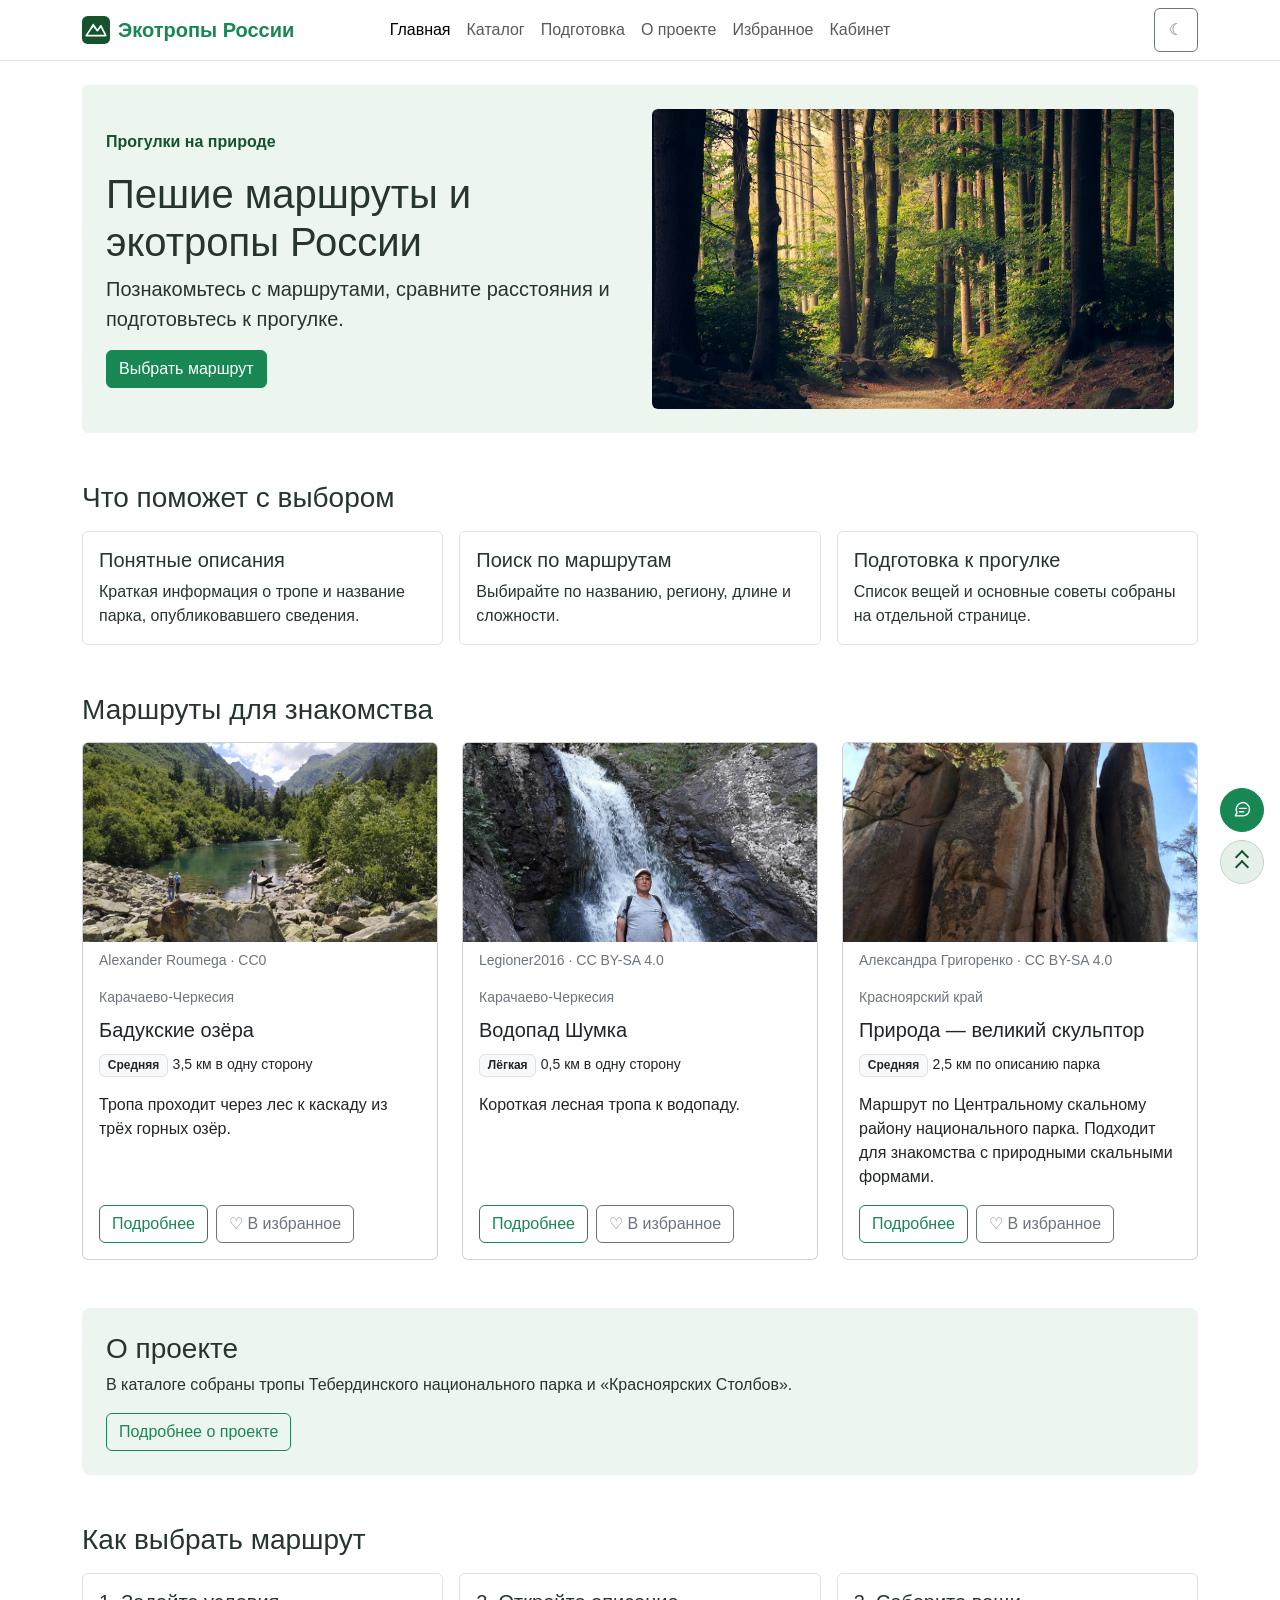
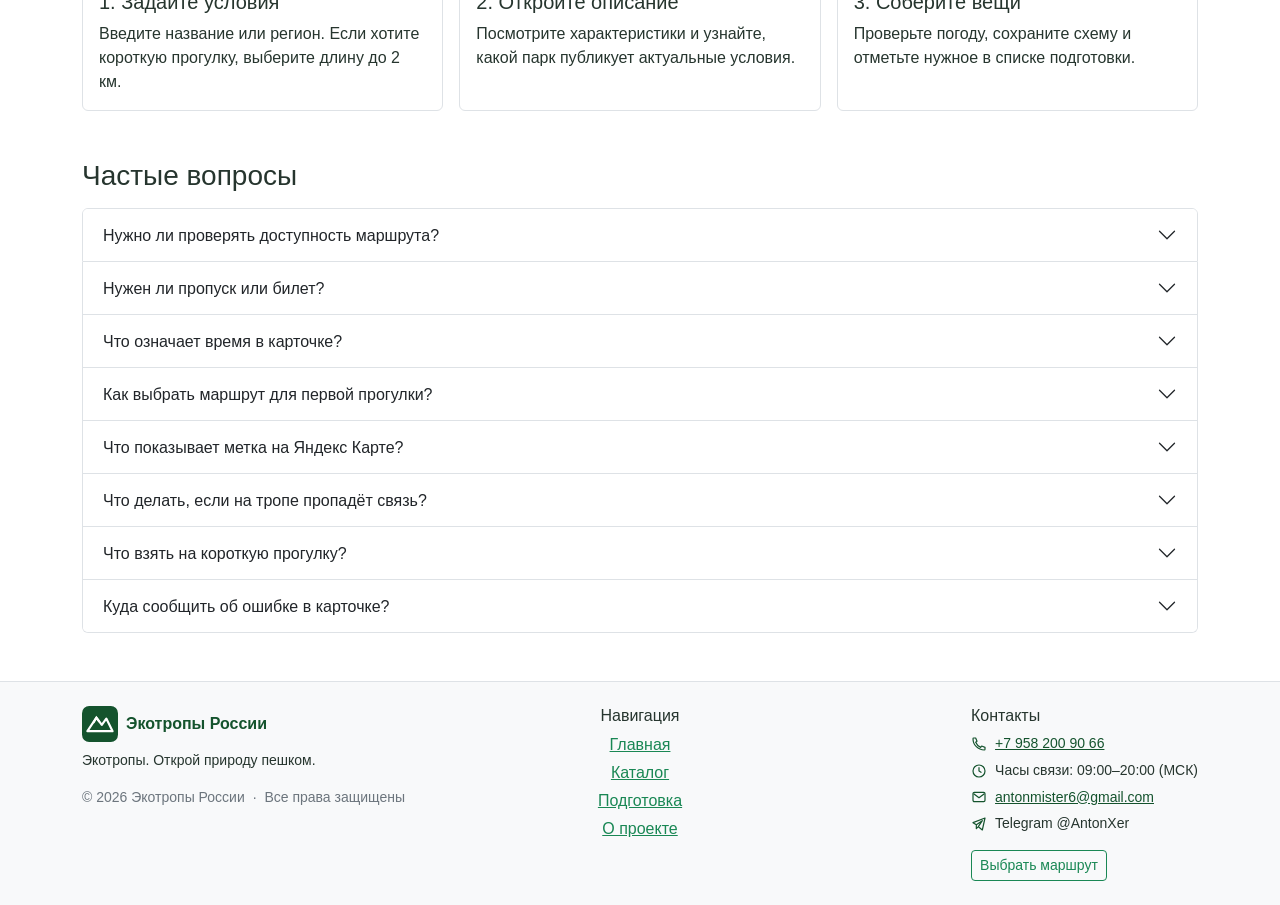
==== commit fc270187: "Fix route difficulty badge contrast in both themes" ====
--- a/index.html
+++ b/index.html
@@ -9,10 +9,10 @@
   <link rel="stylesheet" href="vendor/bootstrap/css/bootstrap.min.css">
   <link rel="stylesheet" href="css/custom.css?v=20261114">
   <script src="vendor/bootstrap/js/bootstrap.bundle.min.js" defer></script>
-  <script src="js/routes.js?v=20261111h" defer></script>
+  <script src="js/routes.js?v=20261114c" defer></script>
   <script src="js/main.js?v=20261113" defer></script>
   <script src="js/profile.js?v=20261113" defer></script>
-  <script src="js/help.js?v=20261114" defer></script>
+  <script src="js/help.js?v=20261114b" defer></script>
 </head>
 <body id="top">
   <a class="visually-hidden-focusable" href="#main">Перейти к содержимому</a>
@@ -56,7 +56,7 @@
           <div class="card-body d-flex flex-column">
             <p class="small text-secondary mb-2">Карачаево-Черкесия</p>
             <h2 class="card-title h5">Бадукские озёра</h2>
-            <p><span class="badge text-bg-body-tertiary border">Средняя</span> <span class="small">3,5 км в одну сторону</span></p>
+            <p><span class="badge bg-body-tertiary text-body border">Средняя</span> <span class="small">3,5 км в одну сторону</span></p>
             <p class="card-text">Тропа проходит через лес к каскаду из трёх горных озёр.</p>
             <div class="d-flex flex-wrap gap-2 mt-auto">
               <a class="btn btn-outline-success mt-auto align-self-start" href="route.html?id=baduk">Подробнее<span class="visually-hidden">: Бадукские озёра</span></a>
@@ -74,7 +74,7 @@
           <div class="card-body d-flex flex-column">
             <p class="small text-secondary mb-2">Карачаево-Черкесия</p>
             <h2 class="card-title h5">Водопад Шумка</h2>
-            <p><span class="badge text-bg-body-tertiary border">Лёгкая</span> <span class="small">0,5 км в одну сторону</span></p>
+            <p><span class="badge bg-body-tertiary text-body border">Лёгкая</span> <span class="small">0,5 км в одну сторону</span></p>
             <p class="card-text">Короткая лесная тропа к водопаду.</p>
             <div class="d-flex flex-wrap gap-2 mt-auto">
               <a class="btn btn-outline-success mt-auto align-self-start" href="route.html?id=shumka">Подробнее<span class="visually-hidden">: Водопад Шумка</span></a>
@@ -92,7 +92,7 @@
           <div class="card-body d-flex flex-column">
             <p class="small text-secondary mb-2">Красноярский край</p>
             <h2 class="card-title h5">Природа — великий скульптор</h2>
-            <p><span class="badge text-bg-body-tertiary border">Средняя</span> <span class="small">2,5 км по описанию парка</span></p>
+            <p><span class="badge bg-body-tertiary text-body border">Средняя</span> <span class="small">2,5 км по описанию парка</span></p>
             <p class="card-text">Маршрут по Центральному скальному району национального парка. Подходит для знакомства с природными скальными формами.</p>
             <div class="d-flex flex-wrap gap-2 mt-auto">
               <a class="btn btn-outline-success mt-auto align-self-start" href="route.html?id=sculptor">Подробнее<span class="visually-hidden">: Природа — великий скульптор</span></a>
